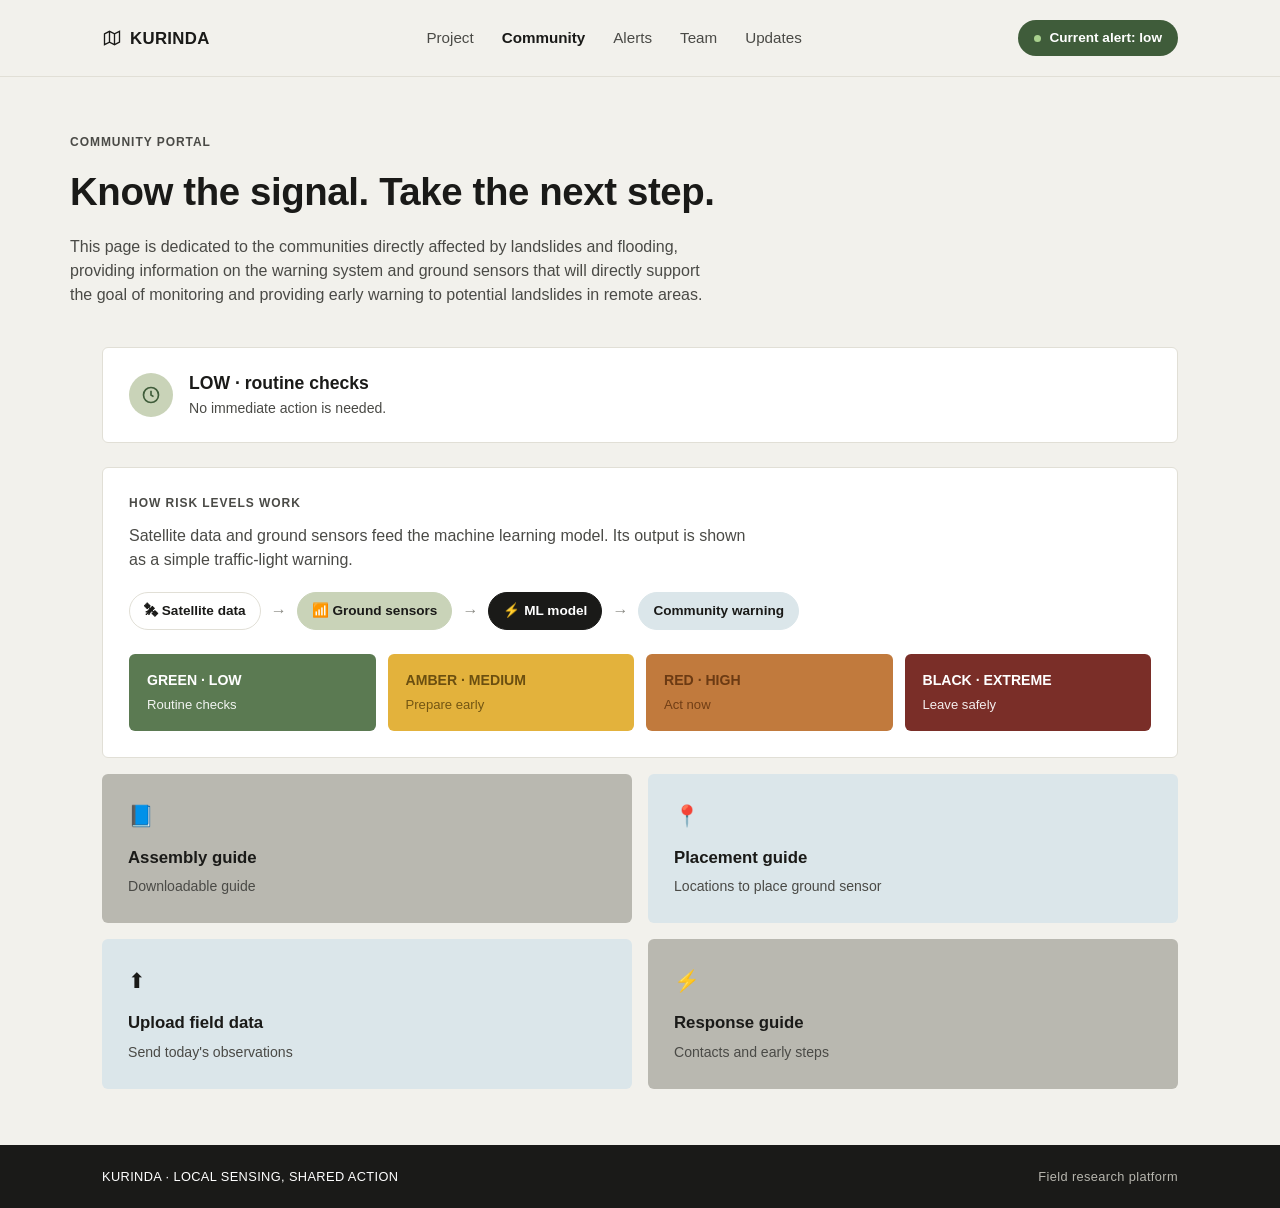
==== community.html @ aa0078aa "Added files from existing website download." ====
<!doctype html>
<html lang="en">
<head>
<meta charset="utf-8">
<meta name="viewport" content="width=device-width, initial-scale=1">
<title>Community Portal — Kurinda</title>
<meta name="description" content="Information on the warning system and ground sensors supporting communities affected by landslides and flooding.">
<link rel="stylesheet" href="style.css">
</head>
<body>

<header class="site-header">
  <div class="header-inner">
    <a href="index.html" class="logo">
      <svg width="20" height="20" viewBox="0 0 24 24" fill="none" stroke="currentColor" stroke-width="1.6"><path d="M3 7l6-3 6 3 6-3v13l-6 3-6-3-6 3V7z"/><path d="M9 4v13"/><path d="M15 7v13"/></svg>
      KURINDA
    </a>
    <button class="nav-toggle" aria-label="Toggle menu"><span></span><span></span><span></span></button>
    <nav class="main-nav">
      <a href="project.html">Project</a>
      <a href="community.html" class="active">Community</a>
      <a href="alerts.html">Alerts</a>
      <a href="team.html">Team</a>
      <a href="updates.html">Updates</a>
    </nav>
    <span class="alert-pill"><span class="dot"></span> Current alert: low</span>
  </div>
</header>

<div class="wrap page-head">
  <div class="eyebrow">Community portal</div>
  <h1>Know the signal. Take the next step.</h1>
  <p>This page is dedicated to the communities directly affected by landslides and flooding, providing information on the warning system and ground sensors that will directly support the goal of monitoring and providing early warning to potential landslides in remote areas.</p>
</div>

<div class="wrap" style="padding-bottom:56px;">

  <div class="status-card">
    <div class="status-dot">
      <svg width="20" height="20" viewBox="0 0 24 24" fill="none" stroke="currentColor" stroke-width="2"><circle cx="12" cy="12" r="9"/><path d="M12 7v5l3 2"/></svg>
    </div>
    <div>
      <h3>LOW · routine checks</h3>
      <p>No immediate action is needed.</p>
    </div>
  </div>

  <div class="risk-box">
    <div class="eyebrow">How risk levels work</div>
    <p>Satellite data and ground sensors feed the machine learning model. Its output is shown as a simple traffic-light warning.</p>
    <div class="flow-row">
      <span class="flow-chip">🛰 Satellite data</span>
      <span class="flow-arrow">→</span>
      <span class="flow-chip olive">📶 Ground sensors</span>
      <span class="flow-arrow">→</span>
      <span class="flow-chip dark">⚡ ML model</span>
      <span class="flow-arrow">→</span>
      <span class="flow-chip pale">Community warning</span>
    </div>
    <div class="risk-levels">
      <div class="risk-level low"><div class="rl-title">GREEN · LOW</div><div class="rl-sub">Routine checks</div></div>
      <div class="risk-level medium"><div class="rl-title">AMBER · MEDIUM</div><div class="rl-sub">Prepare early</div></div>
      <div class="risk-level high"><div class="rl-title">RED · HIGH</div><div class="rl-sub">Act now</div></div>
      <div class="risk-level extreme"><div class="rl-title">BLACK · EXTREME</div><div class="rl-sub">Leave safely</div></div>
    </div>
  </div>

  <div class="tile-grid">
    <div class="tile grey">
      <span class="icon">📘</span>
      <h3>Assembly guide</h3>
      <p>Downloadable guide</p>
    </div>
    <div class="tile pale">
      <span class="icon">📍</span>
      <h3>Placement guide</h3>
      <p>Locations to place ground sensor</p>
    </div>
    <div class="tile pale">
      <span class="icon">⬆</span>
      <h3>Upload field data</h3>
      <p>Send today's observations</p>
    </div>
    <div class="tile grey">
      <span class="icon">⚡</span>
      <h3>Response guide</h3>
      <p>Contacts and early steps</p>
    </div>
  </div>

</div>

<footer class="site-footer">
  <div class="footer-inner">
    <span>KURINDA · LOCAL SENSING, SHARED ACTION</span>
    <span class="muted">Field research platform</span>
  </div>
</footer>

<script src="script.js"></script>
</body>
</html>
---- style.css ----
/* ===== Kurinda — shared styles ===== */

:root {
  --cream: #f2f1ec;
  --white: #ffffff;
  --ink: #1a1a18;
  --ink-soft: #4a4a46;
  --muted: #8a8a84;
  --line: #e1dfd6;

  --green: #5b7a52;
  --green-dark: #3f5c3a;
  --olive: #c9d3b8;
  --blue-pale: #dbe6ea;

  --amber: #e3b23c;
  --amber-text: #6b4f10;
  --red: #c17a3d;
  --red-text: #6b3a13;
  --black-alert: #7a2e28;

  --radius: 6px;
  --maxw: 1140px;

  font-size: 16px;
}

* { box-sizing: border-box; }

html, body {
  margin: 0;
  padding: 0;
}

body {
  background: var(--cream);
  color: var(--ink);
  font-family: -apple-system, "Inter", "Segoe UI", Helvetica, Arial, sans-serif;
  line-height: 1.5;
  -webkit-font-smoothing: antialiased;
}

a { color: inherit; text-decoration: none; }

img { max-width: 100%; display: block; }

.wrap {
  max-width: var(--maxw);
  margin: 0 auto;
  padding: 0 32px;
}

/* ---------- Header ---------- */

header.site-header {
  background: var(--cream);
  border-bottom: 1px solid var(--line);
}

.header-inner {
  max-width: var(--maxw);
  margin: 0 auto;
  padding: 20px 32px;
  display: flex;
  align-items: center;
  justify-content: space-between;
  gap: 24px;
}

.logo {
  display: flex;
  align-items: center;
  gap: 8px;
  font-weight: 700;
  font-size: 1.05rem;
  letter-spacing: 0.02em;
  white-space: nowrap;
}

.logo svg { flex-shrink: 0; }

nav.main-nav {
  display: flex;
  gap: 28px;
  flex: 1;
  justify-content: center;
}

nav.main-nav a {
  font-size: 0.95rem;
  color: var(--ink-soft);
  transition: color 0.15s ease;
}

nav.main-nav a:hover { color: var(--ink); }

nav.main-nav a.active {
  color: var(--ink);
  font-weight: 600;
}

.alert-pill {
  display: inline-flex;
  align-items: center;
  gap: 8px;
  background: var(--green-dark);
  color: var(--white);
  font-size: 0.85rem;
  font-weight: 600;
  padding: 8px 16px;
  border-radius: 20px;
  white-space: nowrap;
}

.alert-pill .dot {
  width: 7px;
  height: 7px;
  border-radius: 50%;
  background: #a9d18e;
}

.nav-toggle {
  display: none;
  background: none;
  border: none;
  cursor: pointer;
  padding: 4px;
}

.nav-toggle span {
  display: block;
  width: 22px;
  height: 2px;
  background: var(--ink);
  margin: 5px 0;
}

/* ---------- Footer ---------- */

footer.site-footer {
  background: var(--ink);
  color: var(--white);
}

.footer-inner {
  max-width: var(--maxw);
  margin: 0 auto;
  padding: 22px 32px;
  display: flex;
  align-items: center;
  justify-content: space-between;
  font-size: 0.8rem;
  letter-spacing: 0.03em;
}

.footer-inner .muted { color: #b7b6ae; }

/* ---------- Eyebrow / labels ---------- */

.eyebrow {
  font-size: 0.75rem;
  font-weight: 700;
  letter-spacing: 0.08em;
  text-transform: uppercase;
  color: var(--ink-soft);
  margin-bottom: 12px;
}

.eyebrow.on-dark { color: #c8c7bf; }

/* ---------- Buttons ---------- */

.btn {
  display: inline-flex;
  align-items: center;
  gap: 8px;
  padding: 12px 20px;
  border-radius: var(--radius);
  font-size: 0.9rem;
  font-weight: 600;
  border: 1px solid transparent;
}

.btn-light {
  background: var(--white);
  color: var(--ink);
}

.btn-green {
  background: var(--green-dark);
  color: var(--white);
}

/* ---------- Hero (home) ---------- */

.hero {
  position: relative;
  min-height: 560px;
  display: flex;
  align-items: flex-end;
  background:
    linear-gradient(180deg, rgba(10, 16, 8, 0.15) 0%, rgba(8, 12, 6, 0.75) 100%),
    linear-gradient(135deg, #2f4423 0%, #4a6636 40%, #6d8a4d 70%, #3a5528 100%);
  background-blend-mode: multiply;
}

.hero-content {
  position: relative;
  color: var(--white);
  padding: 56px 48px;
  max-width: 620px;
}

.hero h1 {
  font-size: 2.6rem;
  line-height: 1.1;
  margin: 0 0 18px;
  font-weight: 700;
  letter-spacing: -0.01em;
}

.hero p {
  font-size: 1.02rem;
  color: #e7e6df;
  max-width: 460px;
  margin: 0 0 26px;
}

.hero-actions {
  display: flex;
  gap: 12px;
}

/* ---------- Section wrappers ---------- */

section { padding: 64px 0; }
section.tight { padding: 48px 0; }

h2.section-title {
  font-size: 1.9rem;
  font-weight: 700;
  letter-spacing: -0.01em;
  margin: 0 0 8px;
}

.section-lead {
  color: var(--ink-soft);
  max-width: 640px;
  margin: 0 0 36px;
}

/* ---------- Card grid (home features) ---------- */

.grid-4 {
  display: grid;
  grid-template-columns: repeat(4, 1fr);
  gap: 16px;
}

.feat-card {
  background: var(--white);
  border: 1px solid var(--line);
  border-radius: var(--radius);
  padding: 22px;
}

.feat-card .icon {
  width: 30px;
  height: 30px;
  margin-bottom: 14px;
  opacity: 0.8;
}

.feat-card h3 {
  font-size: 1rem;
  margin: 0 0 8px;
}

.feat-card p {
  font-size: 0.88rem;
  color: var(--ink-soft);
  margin: 0;
}

.feat-card.olive { background: var(--olive); border-color: var(--olive); }
.feat-card.pale { background: var(--blue-pale); border-color: var(--blue-pale); }
.feat-card.dark { background: var(--ink); border-color: var(--ink); color: var(--white); }
.feat-card.dark p { color: #c8c7bf; }

/* ---------- Dark workflow band ---------- */

.workflow {
  background: var(--ink);
  color: var(--white);
  padding: 56px 0;
}

.workflow h2 {
  font-size: 2rem;
  margin: 0 0 40px;
  max-width: 560px;
}

.step-row {
  display: grid;
  grid-template-columns: repeat(5, 1fr);
  gap: 20px;
}

.step-row .step .num {
  font-size: 0.8rem;
  color: #8f8e86;
  margin-bottom: 6px;
}

.step-row .step .label { font-size: 0.95rem; font-weight: 600; }
.step-row .step.accent .label { color: var(--amber); }

/* ---------- Generic page hero (non-home pages) ---------- */

.page-head { padding: 56px 0 40px; }

.page-head h1 {
  font-size: 2.4rem;
  margin: 0 0 14px;
  font-weight: 700;
  letter-spacing: -0.01em;
}

.page-head p {
  max-width: 640px;
  color: var(--ink-soft);
  margin: 0;
}

/* ---------- Dark feature panel w/ image ---------- */

.panel-dark {
  background: var(--ink);
  color: var(--white);
  border-radius: 10px;
  padding: 40px;
  display: grid;
  grid-template-columns: 1fr 1fr;
  gap: 36px;
  align-items: center;
}

.panel-dark h3 { font-size: 1.6rem; margin: 10px 0 14px; }
.panel-dark p { color: #cfcec6; margin: 0; }

.panel-photo {
  position: relative;
  border-radius: 8px;
  overflow: hidden;
  min-height: 220px;
  background: linear-gradient(135deg, #cfa96b 0%, #8fae63 45%, #35502a 100%);
  display: flex;
  align-items: flex-end;
  justify-content: center;
  padding-bottom: 18px;
}

.pin-badge {
  background: rgba(255,255,255,0.95);
  color: var(--ink);
  font-size: 0.82rem;
  font-weight: 600;
  padding: 8px 14px;
  border-radius: 20px;
  display: inline-flex;
  align-items: center;
  gap: 6px;
}

/* ---------- Numbered step loop ---------- */

.loop-row {
  display: flex;
  align-items: center;
  gap: 20px;
  flex-wrap: wrap;
}

.loop-row .step {
  min-width: 100px;
}
.loop-row .num {
  font-size: 0.8rem;
  color: var(--muted);
  margin-bottom: 4px;
}
.loop-row .label { font-weight: 600; }
.loop-row .arrow { color: var(--muted); font-size: 1.1rem; }

/* ---------- 3-card research grid ---------- */

.grid-3 {
  display: grid;
  grid-template-columns: repeat(3, 1fr);
  gap: 16px;
}

.grid-3 .feat-card h3 { margin-top: 4px; }

/* ---------- Two column dark footer panel (project page) ---------- */

.panel-split {
  background: var(--ink);
  color: var(--white);
  border-radius: 10px;
  padding: 36px 40px;
  display: grid;
  grid-template-columns: 1.3fr 1fr;
  gap: 40px;
}

.panel-split h4 {
  font-size: 0.75rem;
  letter-spacing: 0.06em;
  text-transform: uppercase;
  color: #b7b6ae;
  margin: 0 0 12px;
}

.panel-split p { color: #d7d6cf; font-size: 0.92rem; margin: 0; }

.panel-split .col + .col { border-top: 1px solid #3a3a36; margin-top: 20px; padding-top: 20px; }
.panel-split ul { margin: 8px 0 0; padding-left: 18px; color: #d7d6cf; font-size: 0.9rem; }
.panel-split .links { display: flex; flex-direction: column; gap: 2px; color: #d7d6cf; font-size: 0.9rem; }

/* ---------- Status card (community) ---------- */

.status-card {
  background: var(--white);
  border: 1px solid var(--line);
  border-radius: var(--radius);
  padding: 22px 26px;
  display: flex;
  align-items: center;
  gap: 16px;
  margin-bottom: 24px;
}

.status-card .status-dot {
  width: 44px;
  height: 44px;
  border-radius: 50%;
  background: var(--olive);
  display: flex;
  align-items: center;
  justify-content: center;
  flex-shrink: 0;
  color: var(--green-dark);
}

.status-card h3 { margin: 0 0 2px; font-size: 1.1rem; }
.status-card p { margin: 0; color: var(--ink-soft); font-size: 0.88rem; }

/* ---------- Risk flow + levels ---------- */

.risk-box {
  background: var(--white);
  border: 1px solid var(--line);
  border-radius: var(--radius);
  padding: 26px;
  margin-bottom: 16px;
}

.risk-box > p { color: var(--ink-soft); margin: 0 0 20px; max-width: 620px; }

.flow-row {
  display: flex;
  align-items: center;
  gap: 10px;
  flex-wrap: wrap;
  margin-bottom: 24px;
}

.flow-chip {
  display: inline-flex;
  align-items: center;
  gap: 8px;
  padding: 8px 14px;
  border-radius: 20px;
  border: 1px solid var(--line);
  background: var(--white);
  font-size: 0.85rem;
  font-weight: 600;
}

.flow-chip.olive { background: var(--olive); border-color: var(--olive); }
.flow-chip.dark { background: var(--ink); color: var(--white); border-color: var(--ink); }
.flow-chip.pale { background: var(--blue-pale); border-color: var(--blue-pale); }
.flow-arrow { color: var(--muted); }

.risk-levels {
  display: grid;
  grid-template-columns: repeat(4, 1fr);
  gap: 12px;
}

.risk-level {
  border-radius: var(--radius);
  padding: 16px 18px;
  color: var(--white);
}

.risk-level .rl-title { font-weight: 700; font-size: 0.88rem; margin-bottom: 4px; }
.risk-level .rl-sub { font-size: 0.82rem; opacity: 0.92; }

.risk-level.low { background: var(--green); }
.risk-level.medium { background: var(--amber); color: var(--amber-text); }
.risk-level.high { background: var(--red); color: var(--red-text); }
.risk-level.extreme { background: var(--black-alert); }

/* ---------- Action tiles (community) ---------- */

.tile-grid {
  display: grid;
  grid-template-columns: 1fr 1fr;
  gap: 16px;
}

.tile {
  border-radius: var(--radius);
  padding: 26px;
  background: var(--blue-pale);
}

.tile.grey { background: #b9b8b0; }
.tile.dark { background: var(--ink); color: var(--white); }

.tile .icon { font-size: 1.3rem; margin-bottom: 14px; display: block; }
.tile h3 { margin: 0 0 6px; font-size: 1.05rem; }
.tile p { margin: 0; font-size: 0.88rem; color: var(--ink-soft); }
.tile.dark p { color: #c8c7bf; }

/* ---------- Alerts page ---------- */

.alert-panel {
  background: var(--ink);
  color: var(--white);
  border-radius: 10px;
  padding: 44px;
}

.alert-panel h1 { font-size: 2.4rem; margin: 0 0 14px; }
.alert-panel > p { color: #c8c7bf; max-width: 560px; margin: 0 0 30px; }

.alert-photo {
  position: relative;
  border-radius: 8px;
  overflow: hidden;
  min-height: 260px;
  background: linear-gradient(120deg, #3a5528 0%, #6d8a4d 50%, #2f4423 100%);
  display: flex;
  align-items: center;
  justify-content: center;
  margin-bottom: 20px;
}

.data-bar {
  background: var(--white);
  color: var(--ink);
  border-radius: 6px;
  padding: 16px 22px;
  display: flex;
  gap: 48px;
}

.data-bar .dl { font-size: 0.72rem; letter-spacing: 0.06em; text-transform: uppercase; color: var(--muted); margin-bottom: 4px; }
.data-bar .dv { font-weight: 600; }

/* ---------- Team page ---------- */

.people-grid {
  display: grid;
  grid-template-columns: repeat(3, 1fr);
  gap: 16px;
  margin-bottom: 24px;
}

.person-card {
  background: var(--white);
  border: 1px solid var(--line);
  border-radius: var(--radius);
  padding: 22px 24px;
}

.person-card h3 { margin: 0 0 4px; font-size: 1.1rem; }
.person-card p { margin: 0; color: var(--ink-soft); font-size: 0.9rem; }

.about-panel {
  background: var(--ink);
  color: var(--white);
  border-radius: 10px;
  padding: 30px 34px;
}

.about-panel p { color: #d7d6cf; margin: 8px 0 0; max-width: 760px; }

/* ---------- Updates page ---------- */

.news-grid {
  display: grid;
  grid-template-columns: repeat(3, 1fr);
  gap: 20px;
}

.news-card {
  background: var(--white);
  border: 1px solid var(--line);
  border-radius: var(--radius);
  overflow: hidden;
}

.news-photo {
  height: 150px;
  background: linear-gradient(135deg, #3a5528 0%, #7a9457 50%, #2f4423 100%);
}

.news-photo.b { background: linear-gradient(135deg, #7a9ba8 0%, #c7d3d6 60%, #9ab0ab 100%); }
.news-photo.c { background: linear-gradient(135deg, #d99a4e 0%, #e7c17a 45%, #6d8a4d 100%); }

.news-card .news-body { padding: 20px; }
.news-card .date { font-size: 0.78rem; color: var(--muted); margin-bottom: 8px; }
.news-card h3 { font-size: 1.05rem; margin: 0 0 10px; line-height: 1.3; }
.news-card p { margin: 0; font-size: 0.88rem; color: var(--ink-soft); }

/* ---------- Responsive ---------- */

@media (max-width: 900px) {
  .grid-4, .grid-3, .people-grid, .news-grid, .risk-levels { grid-template-columns: repeat(2, 1fr); }
  .step-row { grid-template-columns: repeat(2, 1fr); row-gap: 24px; }
  .panel-dark, .panel-split { grid-template-columns: 1fr; }
  .tile-grid { grid-template-columns: 1fr; }
  nav.main-nav { display: none; }
  .nav-toggle { display: block; }
}

@media (max-width: 900px) {
  nav.main-nav.open {
    display: flex;
    position: absolute;
    top: 68px;
    left: 0;
    right: 0;
    background: var(--cream);
    border-bottom: 1px solid var(--line);
    flex-direction: column;
    padding: 16px 32px;
    gap: 14px;
    z-index: 20;
  }
  header.site-header { position: relative; }
}

@media (max-width: 640px) {
  .grid-4, .grid-3, .people-grid, .news-grid, .risk-levels, .step-row { grid-template-columns: 1fr; }
  .hero h1 { font-size: 2rem; }
  .hero-content { padding: 36px 24px; }
  .wrap, .header-inner, .footer-inner { padding-left: 20px; padding-right: 20px; }
  .data-bar { flex-direction: column; gap: 14px; }
}
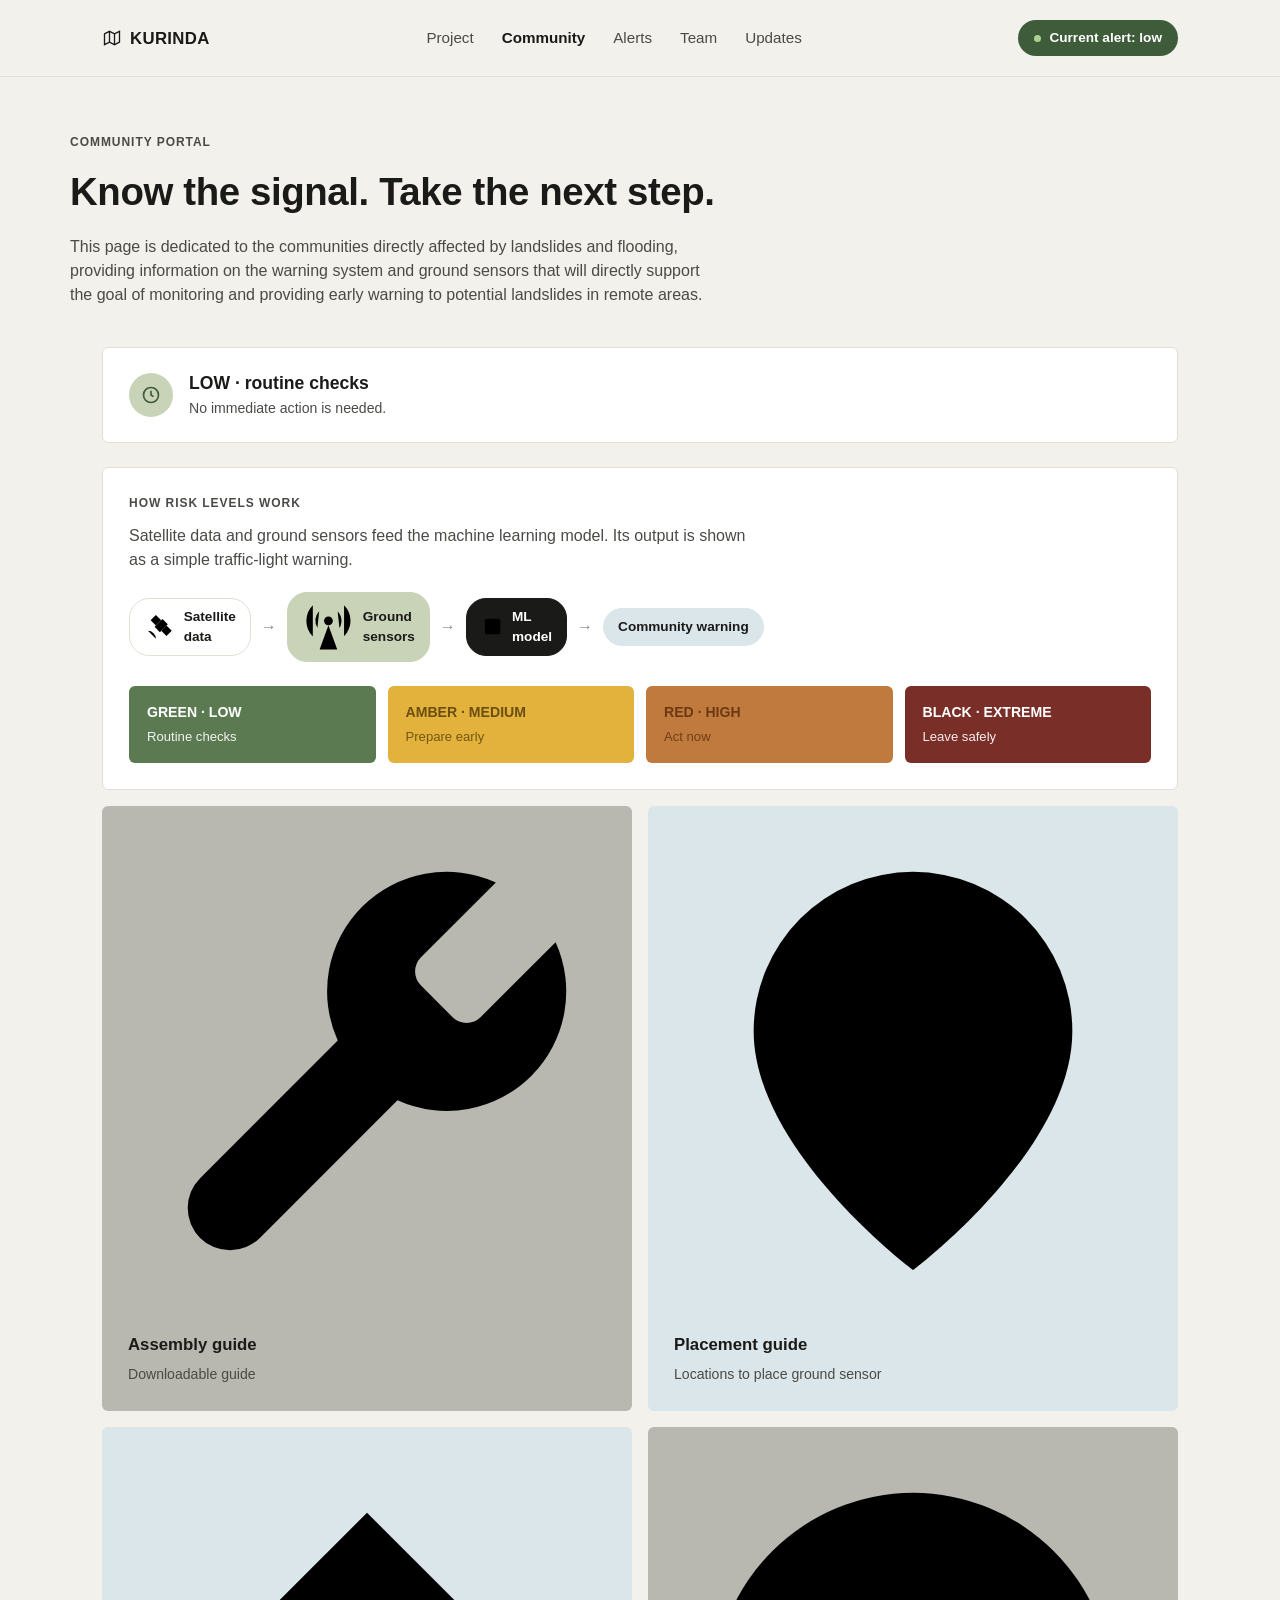
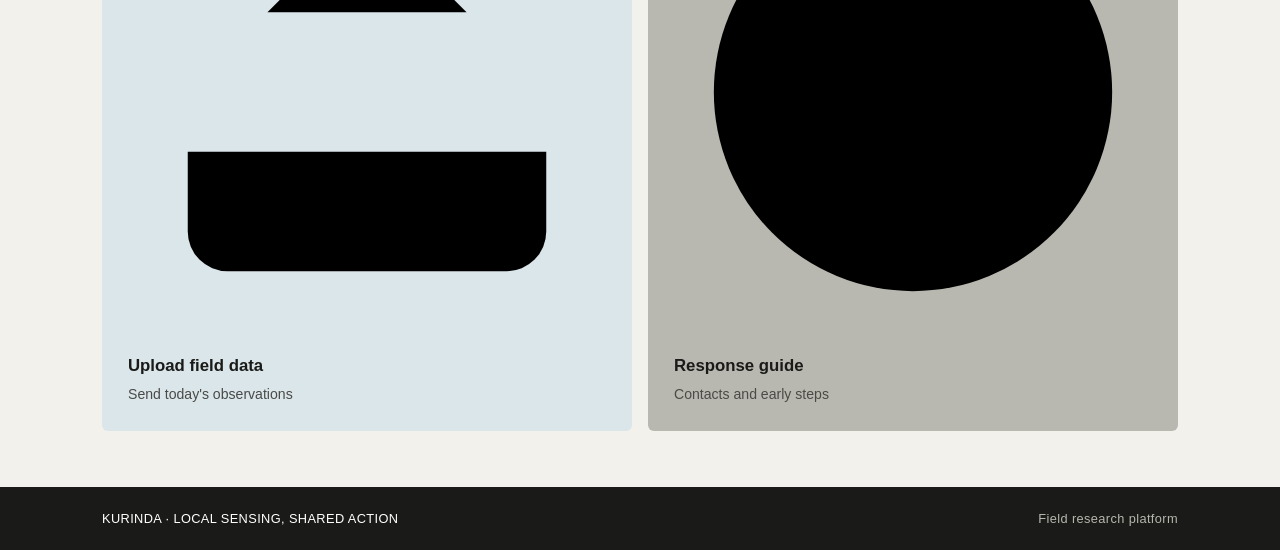
==== commit 75672d0e: "Update community.html" ====
--- a/community.html
+++ b/community.html
@@ -49,11 +49,23 @@
     <div class="eyebrow">How risk levels work</div>
     <p>Satellite data and ground sensors feed the machine learning model. Its output is shown as a simple traffic-light warning.</p>
     <div class="flow-row">
-      <span class="flow-chip">🛰 Satellite data</span>
+      <span class="flow-chip">
+        <!-- satellite -->
+        <svg class="ico" viewBox="0 0 24 24" aria-hidden="true"><path d="M13 7 9 3 5 7l4 4"/><path d="m17 11 4 4-4 4-4-4"/><path d="m8 12 4 4 6-6-4-4Z"/><path d="m16 8 3-3"/><path d="M9 21a6 6 0 0 0-6-6"/></svg>
+        Satellite data
+      </span>
       <span class="flow-arrow">→</span>
-      <span class="flow-chip olive">📶 Ground sensors</span>
+      <span class="flow-chip olive">
+        <!-- ground sensor / radio tower -->
+        <svg class="ico" viewBox="0 0 24 24" aria-hidden="true"><path d="M4.9 16.1C1 12.2 1 5.8 4.9 1.9"/><path d="M7.8 4.7a6.14 6.14 0 0 0-.8 7.5"/><circle cx="12" cy="9" r="2"/><path d="M16.2 4.8c2 2 2.26 5.11.8 7.47"/><path d="M19.1 1.9a9.96 9.96 0 0 1 0 14.1"/><path d="M9.5 18h5"/><path d="m8 22 4-11 4 11"/></svg>
+        Ground sensors
+      </span>
       <span class="flow-arrow">→</span>
-      <span class="flow-chip dark">⚡ ML model</span>
+      <span class="flow-chip dark">
+        <!-- processor / model -->
+        <svg class="ico" viewBox="0 0 24 24" aria-hidden="true"><rect x="4" y="4" width="16" height="16" rx="2"/><rect x="9" y="9" width="6" height="6" rx="1"/><path d="M15 2v2M15 20v2M9 2v2M9 20v2M2 15h2M2 9h2M20 15h2M20 9h2"/></svg>
+        ML model
+      </span>
       <span class="flow-arrow">→</span>
       <span class="flow-chip pale">Community warning</span>
     </div>
@@ -66,23 +78,35 @@
   </div>
 
   <div class="tile-grid">
-    <div class="tile grey">
-      <span class="icon">📘</span>
+    <a class="tile grey" href="assembly-guide.html">
+      <span class="icon">
+        <!-- wrench (assembly) -->
+        <svg viewBox="0 0 24 24" aria-hidden="true"><path d="M14.7 6.3a1 1 0 0 0 0 1.4l1.6 1.6a1 1 0 0 0 1.4 0l3.77-3.77a6 6 0 0 1-7.94 7.94l-6.91 6.91a2.12 2.12 0 0 1-3-3l6.91-6.91a6 6 0 0 1 7.94-7.94l-3.76 3.76z"/></svg>
+      </span>
       <h3>Assembly guide</h3>
       <p>Downloadable guide</p>
-    </div>
+    </a>
     <div class="tile pale">
-      <span class="icon">📍</span>
+      <span class="icon">
+        <!-- map pin (placement) -->
+        <svg viewBox="0 0 24 24" aria-hidden="true"><path d="M20 10c0 6-8 12-8 12s-8-6-8-12a8 8 0 0 1 16 0Z"/><circle cx="12" cy="10" r="3"/></svg>
+      </span>
       <h3>Placement guide</h3>
       <p>Locations to place ground sensor</p>
     </div>
     <div class="tile pale">
-      <span class="icon">⬆</span>
+      <span class="icon">
+        <!-- upload -->
+        <svg viewBox="0 0 24 24" aria-hidden="true"><path d="M21 15v4a2 2 0 0 1-2 2H5a2 2 0 0 1-2-2v-4"/><polyline points="17 8 12 3 7 8"/><line x1="12" y1="3" x2="12" y2="15"/></svg>
+      </span>
       <h3>Upload field data</h3>
       <p>Send today's observations</p>
     </div>
     <div class="tile grey">
-      <span class="icon">⚡</span>
+      <span class="icon">
+        <!-- lifebuoy (response / help) -->
+        <svg viewBox="0 0 24 24" aria-hidden="true"><circle cx="12" cy="12" r="10"/><circle cx="12" cy="12" r="4"/><path d="m4.93 4.93 4.24 4.24"/><path d="m14.83 9.17 4.24-4.24"/><path d="m14.83 14.83 4.24 4.24"/><path d="m9.17 14.83-4.24 4.24"/></svg>
+      </span>
       <h3>Response guide</h3>
       <p>Contacts and early steps</p>
     </div>
--- a/style.css
+++ b/style.css
@@ -591,14 +591,38 @@
 .person-card h3 { margin: 0 0 4px; font-size: 1.1rem; }
 .person-card p { margin: 0; color: var(--ink-soft); font-size: 0.9rem; }
 
+.photo-placeholder {
+  aspect-ratio: 1 / 1;
+  width: 100%;
+  margin-bottom: 16px;
+  border-radius: var(--radius);
+  background: var(--cream);
+  border: 1px dashed #c9c7bc;
+  color: var(--muted);
+  display: flex;
+  align-items: center;
+  justify-content: center;
+  font-size: 0.8rem;
+  letter-spacing: 0.06em;
+  text-transform: uppercase;
+}
+
+.person-photo {
+  aspect-ratio: 1 / 1;
+  width: 100%;
+  object-fit: cover;
+  margin-bottom: 16px;
+  border-radius: var(--radius);
+}
+
 .about-panel {
-  background: var(--ink);
+  background: var(--ink-soft);
   color: var(--white);
   border-radius: 10px;
   padding: 30px 34px;
 }
 
-.about-panel p { color: #d7d6cf; margin: 8px 0 0; max-width: 760px; }
+.about-panel p { color: #ecebe4; margin: 8px 0 0; }
 
 /* ---------- Updates page ---------- */
 
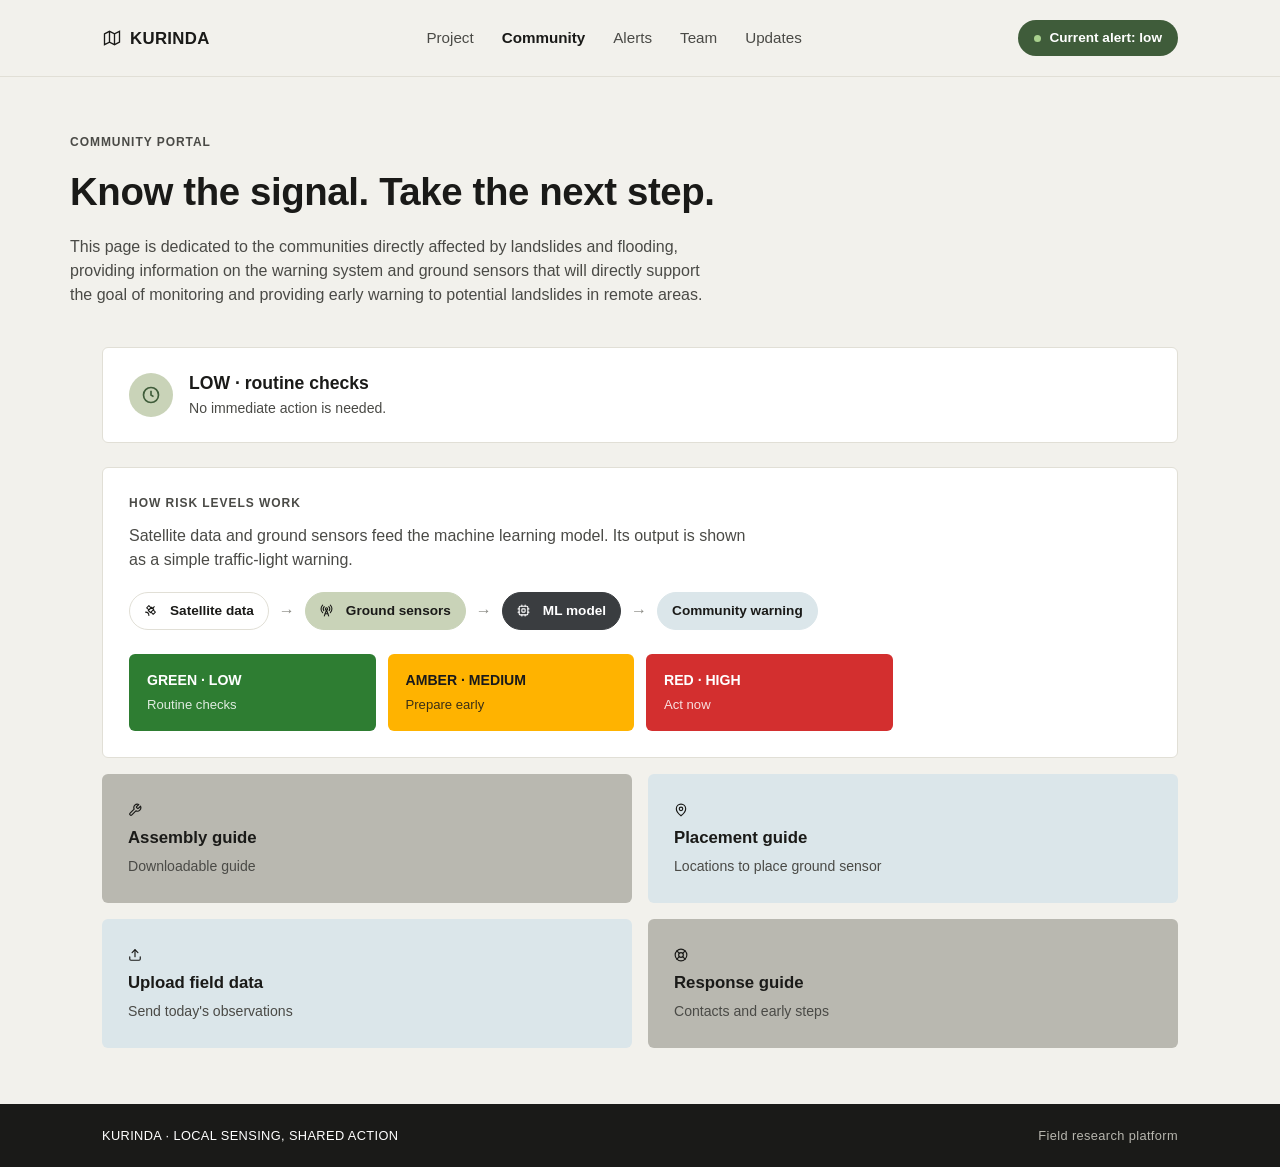
==== commit c2a8ac18: "Update community.html" ====
--- a/community.html
+++ b/community.html
@@ -73,7 +73,7 @@
       <div class="risk-level low"><div class="rl-title">GREEN · LOW</div><div class="rl-sub">Routine checks</div></div>
       <div class="risk-level medium"><div class="rl-title">AMBER · MEDIUM</div><div class="rl-sub">Prepare early</div></div>
       <div class="risk-level high"><div class="rl-title">RED · HIGH</div><div class="rl-sub">Act now</div></div>
-      <div class="risk-level extreme"><div class="rl-title">BLACK · EXTREME</div><div class="rl-sub">Leave safely</div></div>
+      <div class="risk-level severe"><div class="rl-title">BLACK · Severe</div><div class="rl-sub">Leave safely</div></div>
     </div>
   </div>
 
--- a/style.css
+++ b/style.css
@@ -687,3 +687,123 @@
   .wrap, .header-inner, .footer-inner { padding-left: 20px; padding-right: 20px; }
   .data-bar { flex-direction: column; gap: 14px; }
 }
+
+/* ==== Kurinda community page updates ==== */
+
+/* 1. ML model chip: dark grey */
+.flow-chip.dark {
+  background: #3a3d40;
+  color: #ffffff;
+  border-color: #3a3d40;
+}
+
+/* 2. Outline icons (replace emojis) — sized to roughly one capital letter */
+.ico,
+.tile .icon svg {
+  fill: none;
+  stroke: currentColor;
+  stroke-width: 2;
+  stroke-linecap: round;
+  stroke-linejoin: round;
+}
+.flow-chip .ico {
+  width: 13px;
+  height: 13px;
+  vertical-align: -1px;
+  margin-right: 5px;
+}
+.tile .icon {
+  display: inline-flex;
+  margin-bottom: 8px;
+}
+.tile .icon svg {
+  width: 14px;
+  height: 14px;
+}
+
+/* 3. Traffic-light colours — !important so they beat any earlier rules on .risk-level */
+.risk-level.low     { background: #2e7d32 !important; color: #ffffff !important; border-color: #2e7d32 !important; } /* green */
+.risk-level.medium  { background: #ffb300 !important; color: #1a1a1a !important; border-color: #ffb300 !important; } /* amber */
+.risk-level.high    { background: #d32f2f !important; color: #ffffff !important; border-color: #d32f2f !important; } /* red   */
+.risk-level.extreme { background: #000000 !important; color: #ffffff !important; border-color: #000000 !important; } /* black */
+
+.risk-level .rl-title,
+.risk-level .rl-sub { color: inherit !important; }
+.risk-level .rl-sub { opacity: 0.85; }
+
+/* 4. Assembly guide tile is now a link — remove default link styling */
+a.tile {
+  text-decoration: none;
+  color: inherit;
+}
+
+/* 5. Back link (assembly-guide.html and other sub-pages) */
+.back-link {
+  display: inline-flex;
+  align-items: center;
+  gap: 6px;
+  margin-bottom: 16px;
+  color: inherit;
+  text-decoration: none;
+  font-size: 0.9rem;
+  opacity: 0.75;
+}
+.back-link:hover { opacity: 1; }
+.back-link svg { flex-shrink: 0; }
+
+/* 6. Download button */
+.download-btn {
+  display: inline-flex;
+  align-items: center;
+  gap: 8px;
+  margin-top: 20px;
+  padding: 10px 18px;
+  background: #3a3d40;
+  color: #ffffff;
+  border-radius: 6px;
+  text-decoration: none;
+  font-weight: 600;
+  font-size: 0.95rem;
+}
+.download-btn:hover { background: #2a2c2e; }
+
+/* 7. Numbered steps list */
+.steps {
+  list-style: none;
+  counter-reset: step;
+  padding: 0;
+  margin: 0;
+  display: flex;
+  flex-direction: column;
+  gap: 20px;
+}
+.steps li {
+  counter-increment: step;
+  position: relative;
+  padding-left: 44px;
+}
+.steps li::before {
+  content: counter(step);
+  position: absolute;
+  left: 0;
+  top: 0;
+  width: 30px;
+  height: 30px;
+  border-radius: 50%;
+  background: #3a3d40;
+  color: #ffffff;
+  display: flex;
+  align-items: center;
+  justify-content: center;
+  font-weight: 600;
+  font-size: 0.9rem;
+}
+.steps h3 { margin: 0 0 4px; }
+.steps p { margin: 0; }
+
+.note {
+  margin-top: 28px;
+  font-size: 0.85rem;
+  opacity: 0.6;
+  font-style: italic;
+}
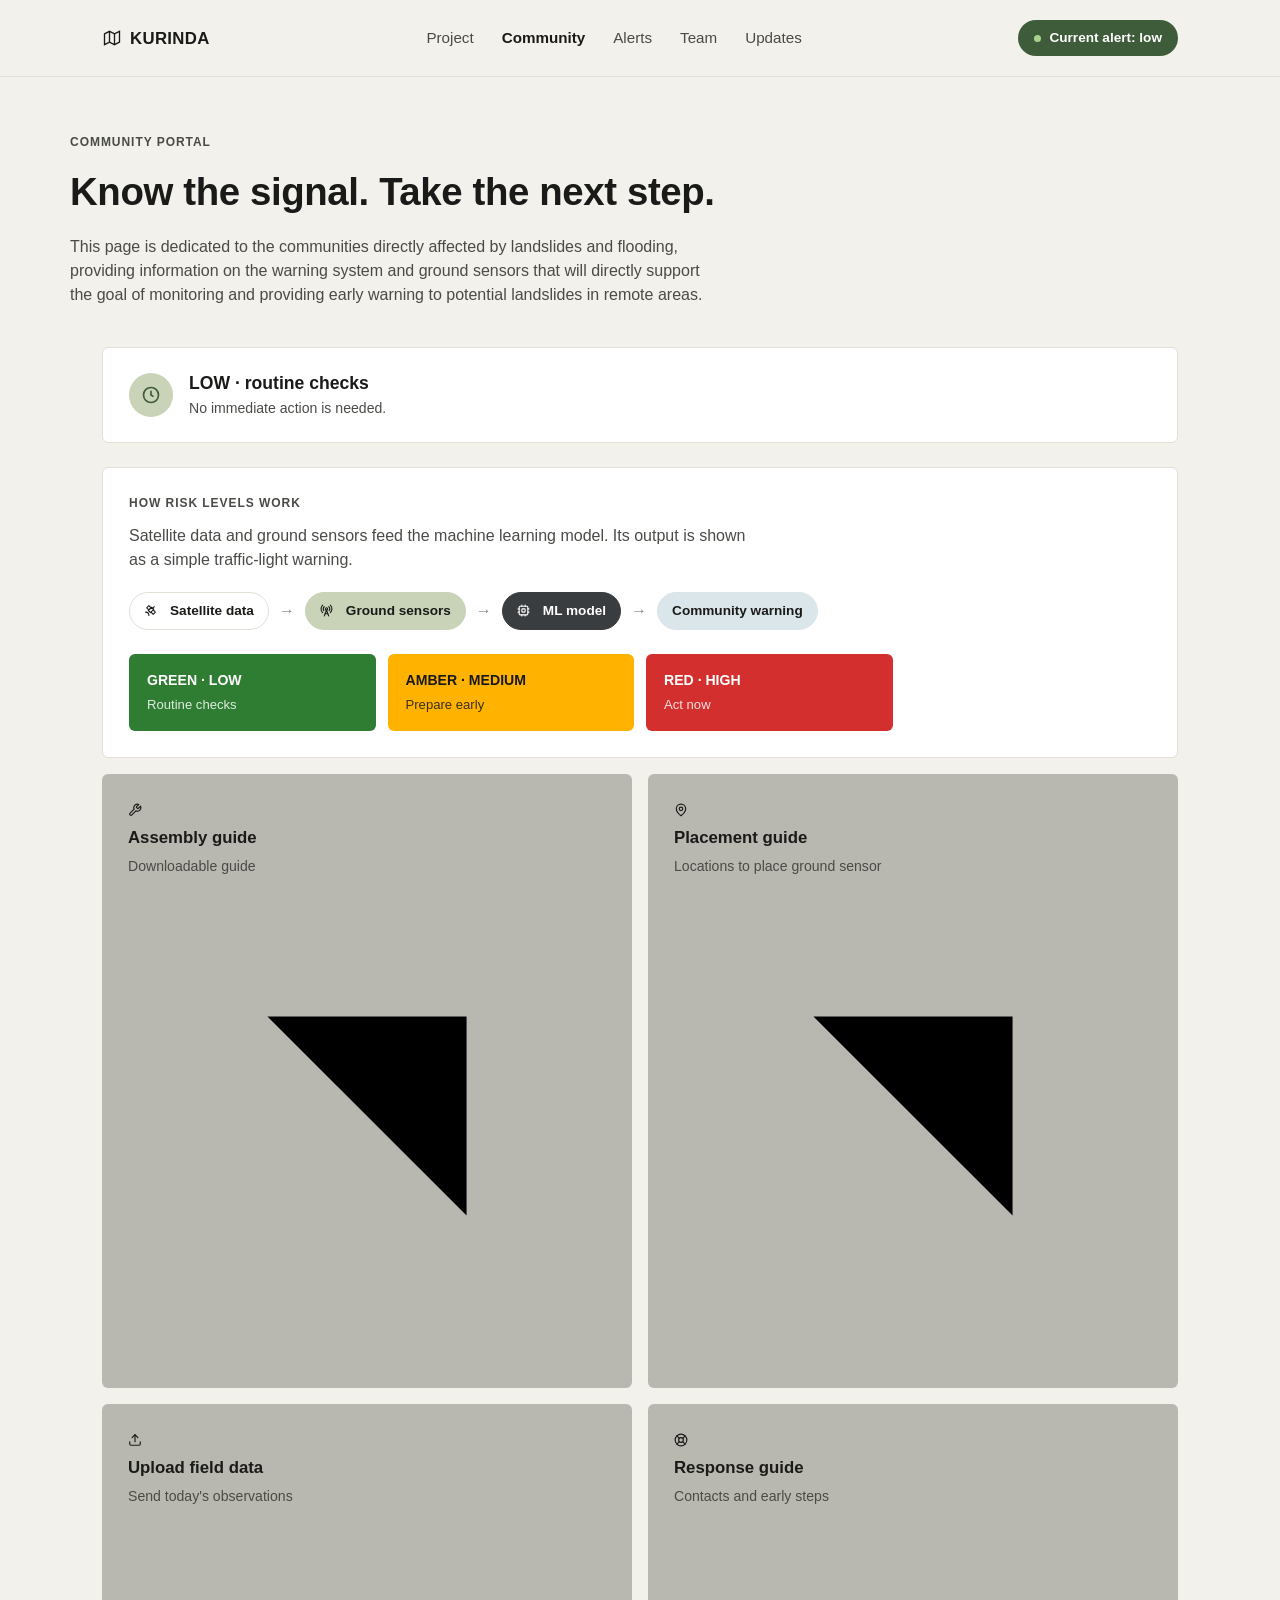
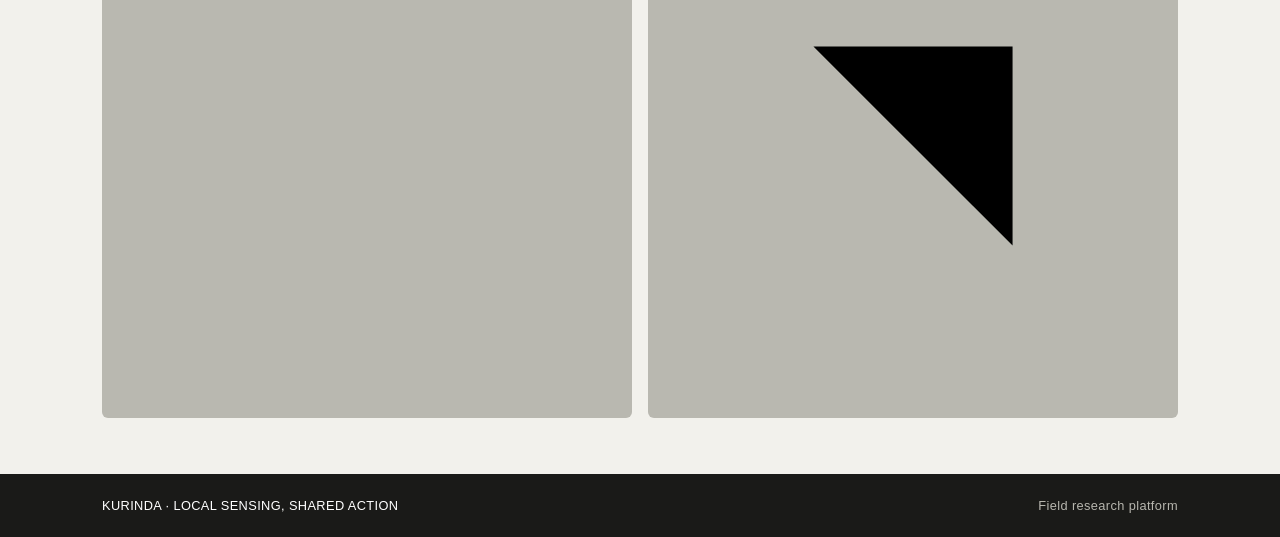
==== commit 8a564c6f: "Update community.html" ====
--- a/community.html
+++ b/community.html
@@ -85,16 +85,18 @@
       </span>
       <h3>Assembly guide</h3>
       <p>Downloadable guide</p>
+      <svg class="tile-arrow" viewBox="0 0 24 24" aria-hidden="true"><path d="M7 17 17 7"/><path d="M7 7h10v10"/></svg>
     </a>
-    <div class="tile pale">
+    <a class="tile grey" href="placement-guide.html">
       <span class="icon">
         <!-- map pin (placement) -->
         <svg viewBox="0 0 24 24" aria-hidden="true"><path d="M20 10c0 6-8 12-8 12s-8-6-8-12a8 8 0 0 1 16 0Z"/><circle cx="12" cy="10" r="3"/></svg>
       </span>
       <h3>Placement guide</h3>
       <p>Locations to place ground sensor</p>
-    </div>
-    <div class="tile pale">
+      <svg class="tile-arrow" viewBox="0 0 24 24" aria-hidden="true"><path d="M7 17 17 7"/><path d="M7 7h10v10"/></svg>
+    </a>
+    <div class="tile grey">
       <span class="icon">
         <!-- upload -->
         <svg viewBox="0 0 24 24" aria-hidden="true"><path d="M21 15v4a2 2 0 0 1-2 2H5a2 2 0 0 1-2-2v-4"/><polyline points="17 8 12 3 7 8"/><line x1="12" y1="3" x2="12" y2="15"/></svg>
@@ -102,14 +104,15 @@
       <h3>Upload field data</h3>
       <p>Send today's observations</p>
     </div>
-    <div class="tile grey">
+    <a class="tile grey" href="response-guide.html">
       <span class="icon">
         <!-- lifebuoy (response / help) -->
         <svg viewBox="0 0 24 24" aria-hidden="true"><circle cx="12" cy="12" r="10"/><circle cx="12" cy="12" r="4"/><path d="m4.93 4.93 4.24 4.24"/><path d="m14.83 9.17 4.24-4.24"/><path d="m14.83 14.83 4.24 4.24"/><path d="m9.17 14.83-4.24 4.24"/></svg>
       </span>
       <h3>Response guide</h3>
       <p>Contacts and early steps</p>
-    </div>
+      <svg class="tile-arrow" viewBox="0 0 24 24" aria-hidden="true"><path d="M7 17 17 7"/><path d="M7 7h10v10"/></svg>
+    </a>
   </div>
 
 </div>
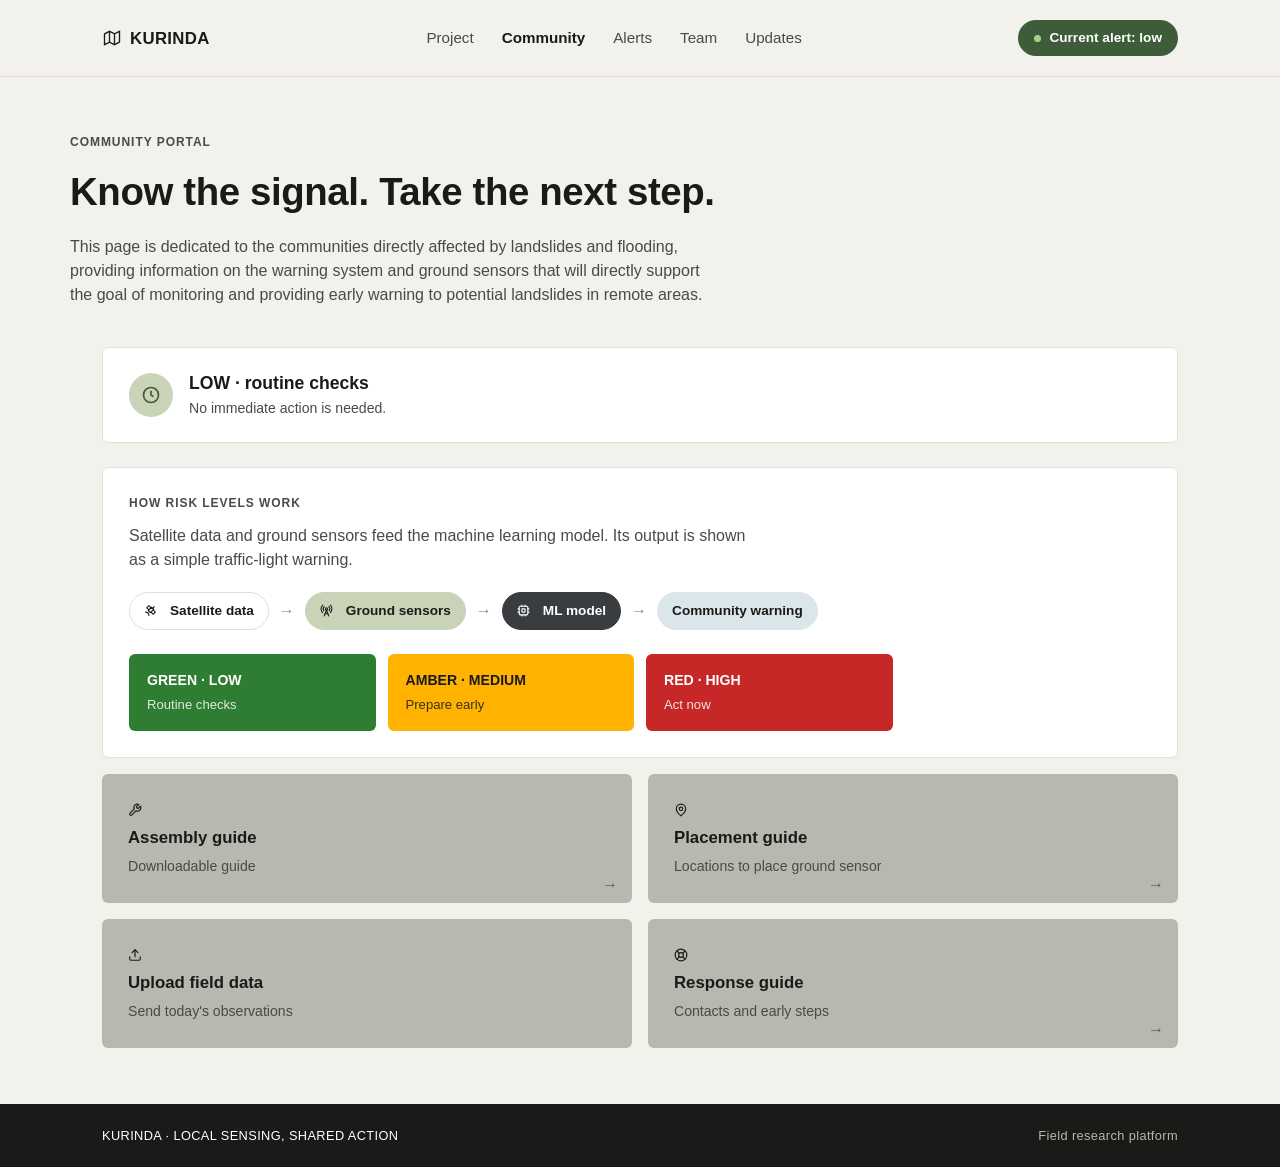
==== commit 77400cca: "Update community.html" ====
--- a/community.html
+++ b/community.html
@@ -73,7 +73,7 @@
       <div class="risk-level low"><div class="rl-title">GREEN · LOW</div><div class="rl-sub">Routine checks</div></div>
       <div class="risk-level medium"><div class="rl-title">AMBER · MEDIUM</div><div class="rl-sub">Prepare early</div></div>
       <div class="risk-level high"><div class="rl-title">RED · HIGH</div><div class="rl-sub">Act now</div></div>
-      <div class="risk-level severe"><div class="rl-title">BLACK · Severe</div><div class="rl-sub">Leave safely</div></div>
+      <div class="risk-level extreme"><div class="rl-title">BLACK · EXTREME</div><div class="rl-sub">Leave safely</div></div>
     </div>
   </div>
 
@@ -85,7 +85,7 @@
       </span>
       <h3>Assembly guide</h3>
       <p>Downloadable guide</p>
-      <svg class="tile-arrow" viewBox="0 0 24 24" aria-hidden="true"><path d="M7 17 17 7"/><path d="M7 7h10v10"/></svg>
+      <span class="tile-arrow">→</span>
     </a>
     <a class="tile grey" href="placement-guide.html">
       <span class="icon">
@@ -94,7 +94,7 @@
       </span>
       <h3>Placement guide</h3>
       <p>Locations to place ground sensor</p>
-      <svg class="tile-arrow" viewBox="0 0 24 24" aria-hidden="true"><path d="M7 17 17 7"/><path d="M7 7h10v10"/></svg>
+      <span class="tile-arrow">→</span>
     </a>
     <div class="tile grey">
       <span class="icon">
@@ -111,7 +111,7 @@
       </span>
       <h3>Response guide</h3>
       <p>Contacts and early steps</p>
-      <svg class="tile-arrow" viewBox="0 0 24 24" aria-hidden="true"><path d="M7 17 17 7"/><path d="M7 7h10v10"/></svg>
+      <span class="tile-arrow">→</span>
     </a>
   </div>
 
--- a/style.css
+++ b/style.css
@@ -512,7 +512,7 @@
 .risk-level.low { background: var(--green); }
 .risk-level.medium { background: var(--amber); color: var(--amber-text); }
 .risk-level.high { background: var(--red); color: var(--red-text); }
-.risk-level.extreme { background: var(--black-alert); }
+.risk-level.severe { background: var(--black-alert); }
 
 /* ---------- Action tiles (community) ---------- */
 
@@ -725,7 +725,7 @@
 .risk-level.low     { background: #2e7d32 !important; color: #ffffff !important; border-color: #2e7d32 !important; } /* green */
 .risk-level.medium  { background: #ffb300 !important; color: #1a1a1a !important; border-color: #ffb300 !important; } /* amber */
 .risk-level.high    { background: #d32f2f !important; color: #ffffff !important; border-color: #d32f2f !important; } /* red   */
-.risk-level.extreme { background: #000000 !important; color: #ffffff !important; border-color: #000000 !important; } /* black */
+.risk-level.severe { background: #000000 !important; color: #ffffff !important; border-color: #000000 !important; } /* black */
 
 .risk-level .rl-title,
 .risk-level .rl-sub { color: inherit !important; }
@@ -807,3 +807,53 @@
   opacity: 0.6;
   font-style: italic;
 }
+
+/* ==== Kurinda updates — round 2 ==== */
+
+/* Darker red for HIGH */
+.risk-level.high {
+  background: #c62828 !important;
+  border-color: #c62828 !important;
+}
+
+/* Black for the severe level */
+.risk-level.severe {
+  background: #000000 !important;
+  color: #ffffff !important;
+  border-color: #000000 !important;
+}
+
+/* Tile becomes a positioned box so the arrow can sit bottom-right */
+.tile {
+  position: relative;
+}
+.tile-arrow {
+  position: absolute;
+  bottom: 14px;
+  right: 14px;
+  width: 16px;
+  height: 16px;
+  fill: none;
+  stroke: currentColor;
+  stroke-width: 2;
+  stroke-linecap: round;
+  stroke-linejoin: round;
+  opacity: 0.6;
+}
+a.tile:hover .tile-arrow {
+  opacity: 1;
+}
+
+/* Back link, used on the new guide pages */
+.back-link {
+  display: inline-flex;
+  align-items: center;
+  gap: 6px;
+  margin-bottom: 16px;
+  color: inherit;
+  text-decoration: none;
+  font-size: 0.9rem;
+  opacity: 0.75;
+}
+.back-link:hover { opacity: 1; }
+.back-link svg { flex-shrink: 0; }
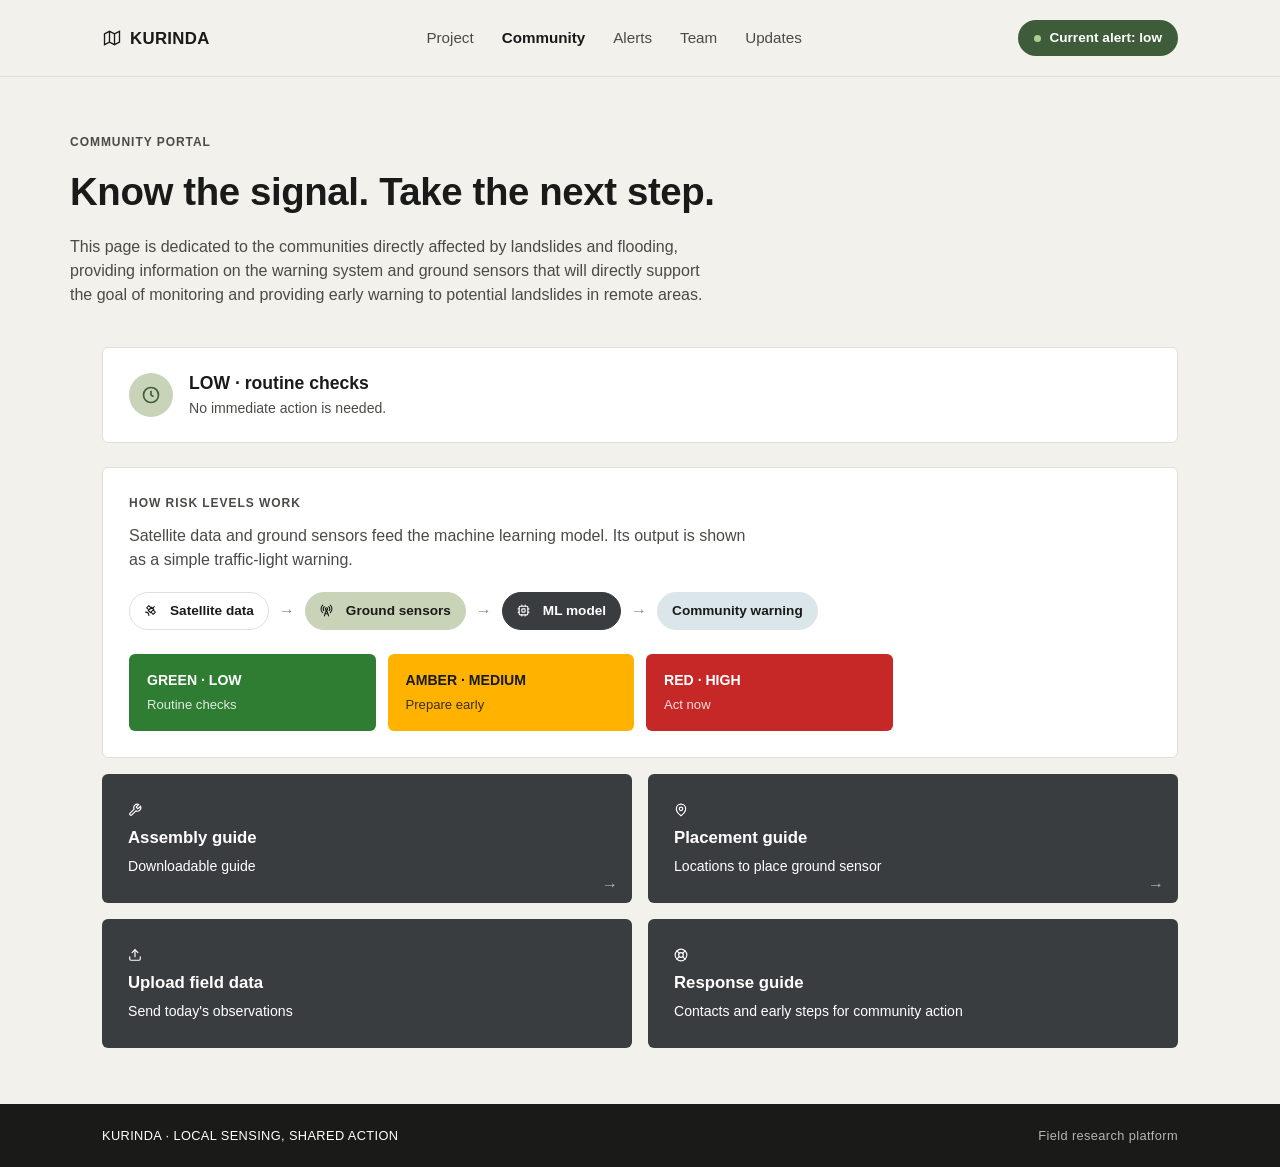
==== commit 2513c7c6: "Update community.html" ====
--- a/community.html
+++ b/community.html
@@ -110,8 +110,7 @@
         <svg viewBox="0 0 24 24" aria-hidden="true"><circle cx="12" cy="12" r="10"/><circle cx="12" cy="12" r="4"/><path d="m4.93 4.93 4.24 4.24"/><path d="m14.83 9.17 4.24-4.24"/><path d="m14.83 14.83 4.24 4.24"/><path d="m9.17 14.83-4.24 4.24"/></svg>
       </span>
       <h3>Response guide</h3>
-      <p>Contacts and early steps</p>
-      <span class="tile-arrow">→</span>
+      <p>Contacts and early steps for community action</p>
     </a>
   </div>
 
--- a/style.css
+++ b/style.css
@@ -641,11 +641,11 @@
 
 .news-photo {
   height: 150px;
-  background: linear-gradient(135deg, #3a5528 0%, #7a9457 50%, #2f4423 100%);
-}
-
-.news-photo.b { background: linear-gradient(135deg, #7a9ba8 0%, #c7d3d6 60%, #9ab0ab 100%); }
-.news-photo.c { background: linear-gradient(135deg, #d99a4e 0%, #e7c17a 45%, #6d8a4d 100%); }
+  background-color: #7a9457;
+  background-size: cover;
+  background-position: center;
+  background-repeat: no-repeat;
+}
 
 .news-card .news-body { padding: 20px; }
 .news-card .date { font-size: 0.78rem; color: var(--muted); margin-bottom: 8px; }
@@ -857,3 +857,17 @@
 }
 .back-link:hover { opacity: 1; }
 .back-link svg { flex-shrink: 0; }
+
+/* Bottom tiles: dark grey instead of light grey */
+.tile.grey {
+  background: #3a3d40 !important;
+  border-color: #3a3d40 !important;
+  color: #ffffff !important;
+}
+.tile.grey h3,
+.tile.grey p {
+  color: #ffffff !important;
+}
+.tile.grey .icon svg {
+  stroke: #ffffff;
+}
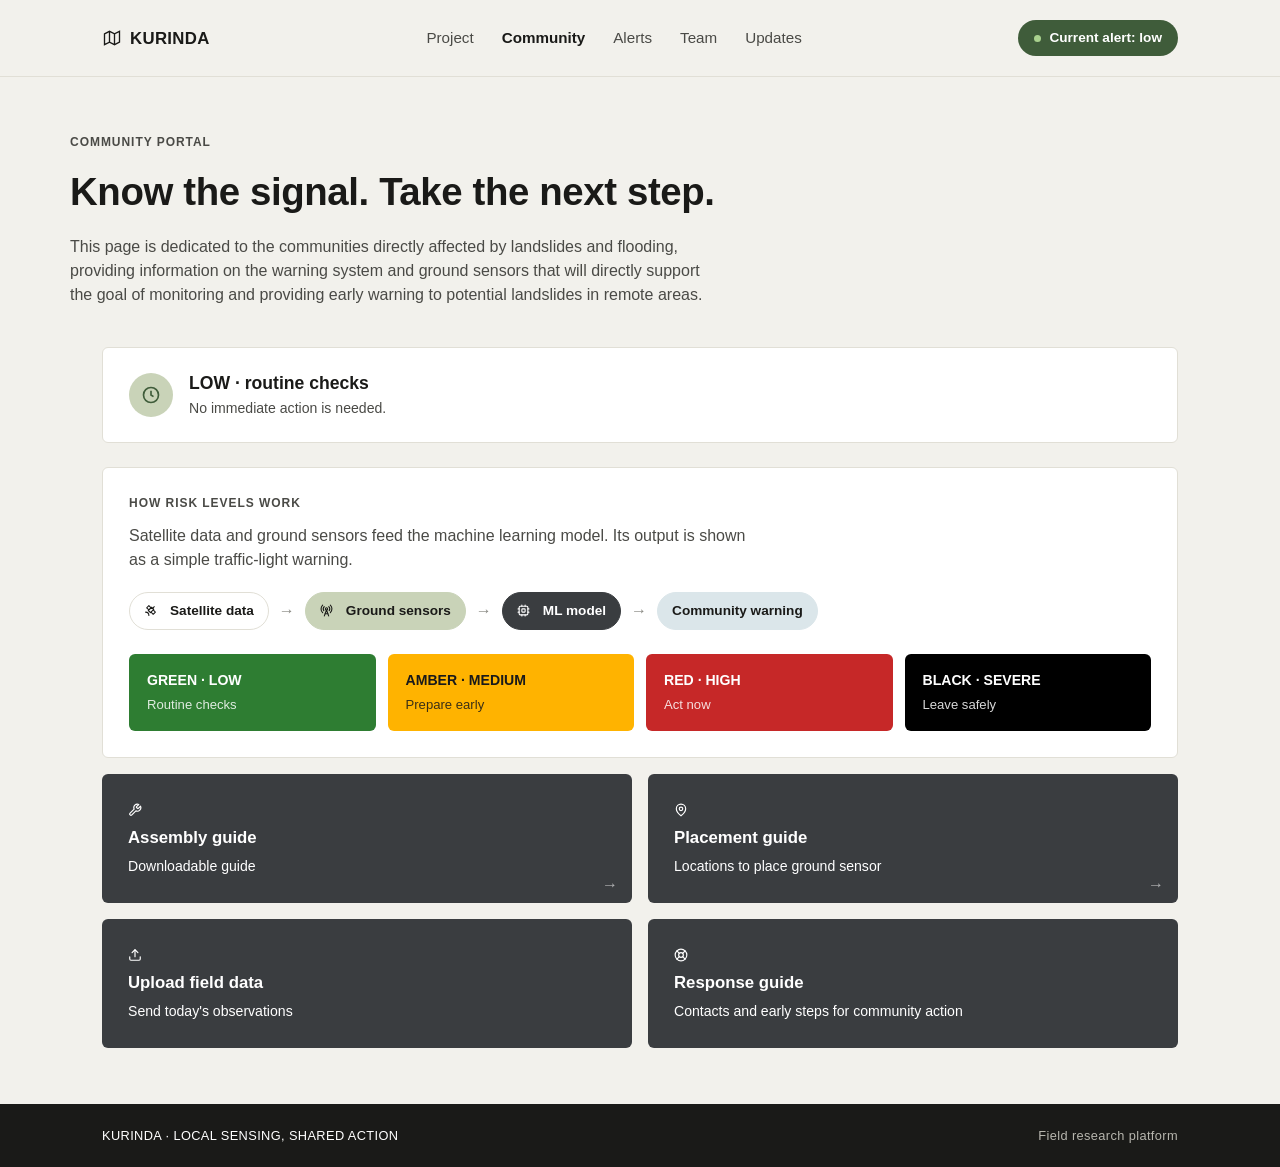
==== commit 53046288: "Update community.html" ====
--- a/community.html
+++ b/community.html
@@ -73,7 +73,7 @@
       <div class="risk-level low"><div class="rl-title">GREEN · LOW</div><div class="rl-sub">Routine checks</div></div>
       <div class="risk-level medium"><div class="rl-title">AMBER · MEDIUM</div><div class="rl-sub">Prepare early</div></div>
       <div class="risk-level high"><div class="rl-title">RED · HIGH</div><div class="rl-sub">Act now</div></div>
-      <div class="risk-level extreme"><div class="rl-title">BLACK · EXTREME</div><div class="rl-sub">Leave safely</div></div>
+      <div class="risk-level severe"><div class="rl-title">BLACK · SEVERE</div><div class="rl-sub">Leave safely</div></div>
     </div>
   </div>
 
